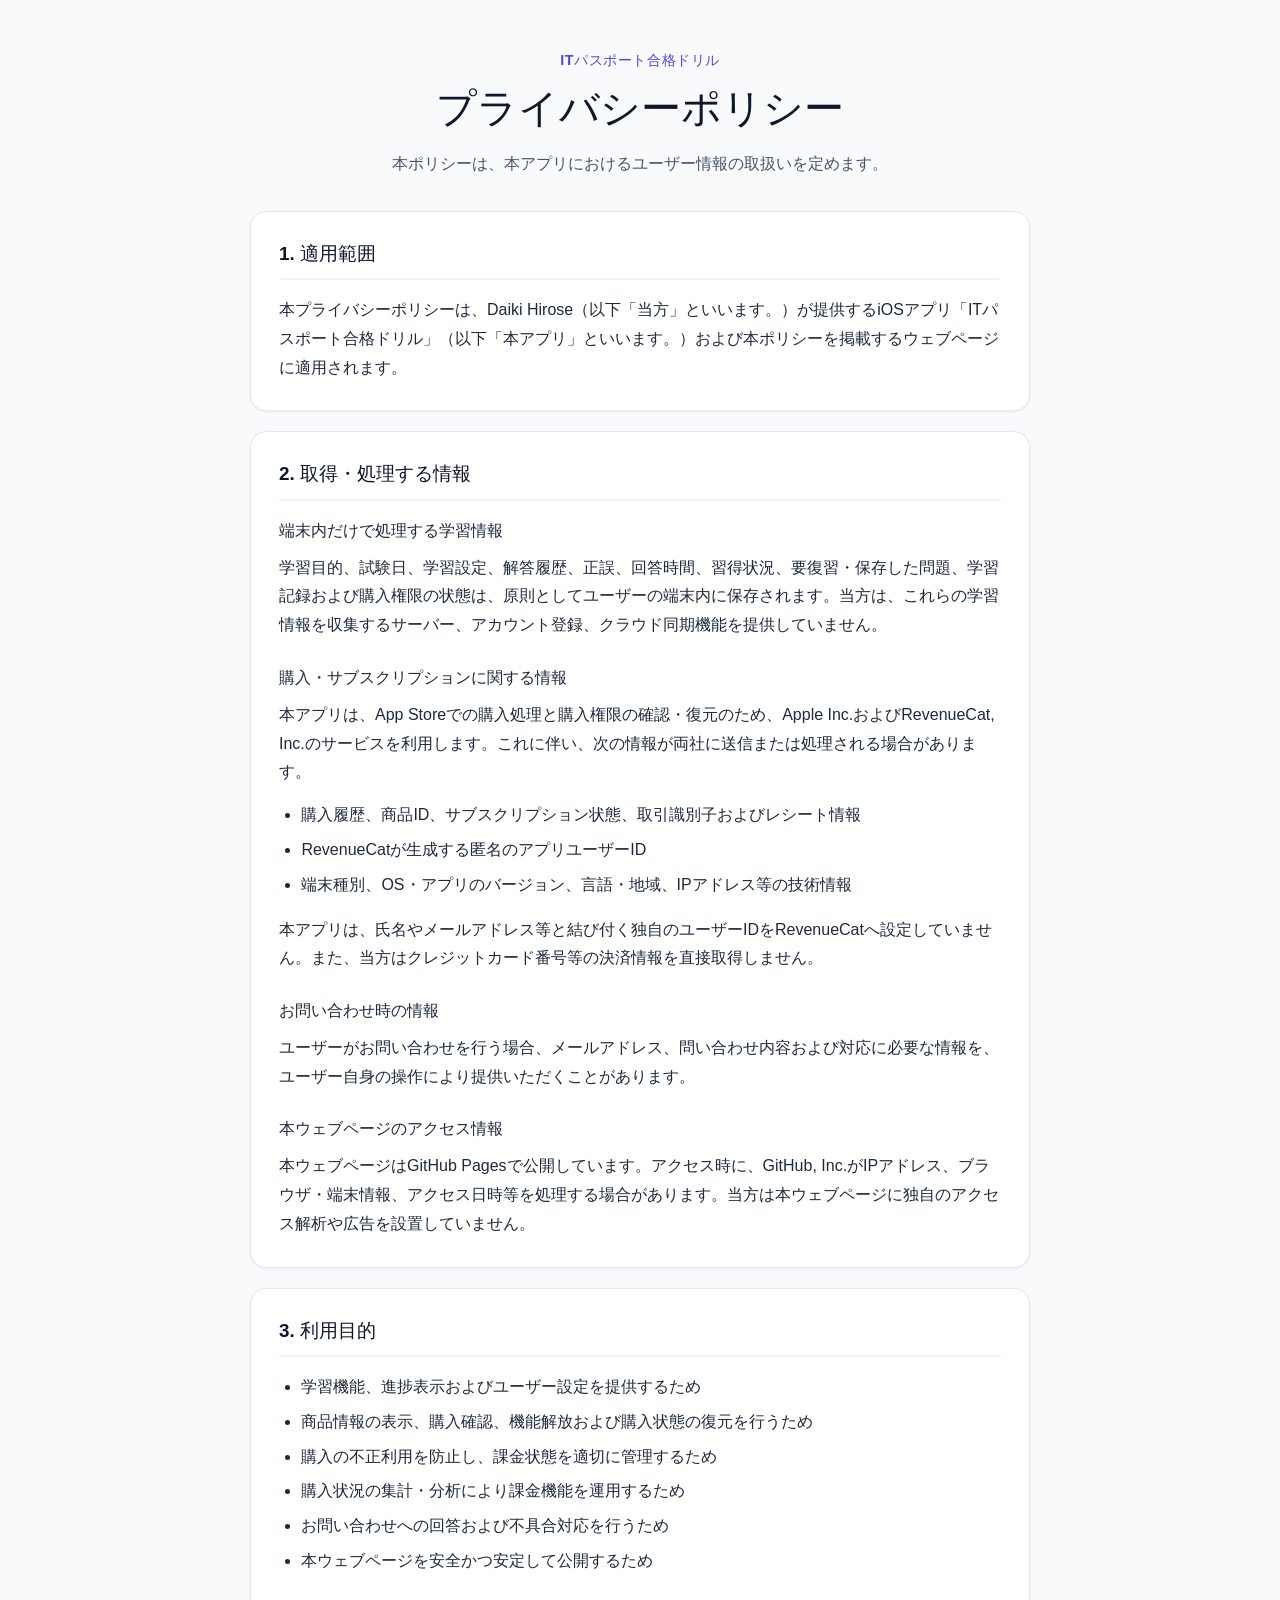
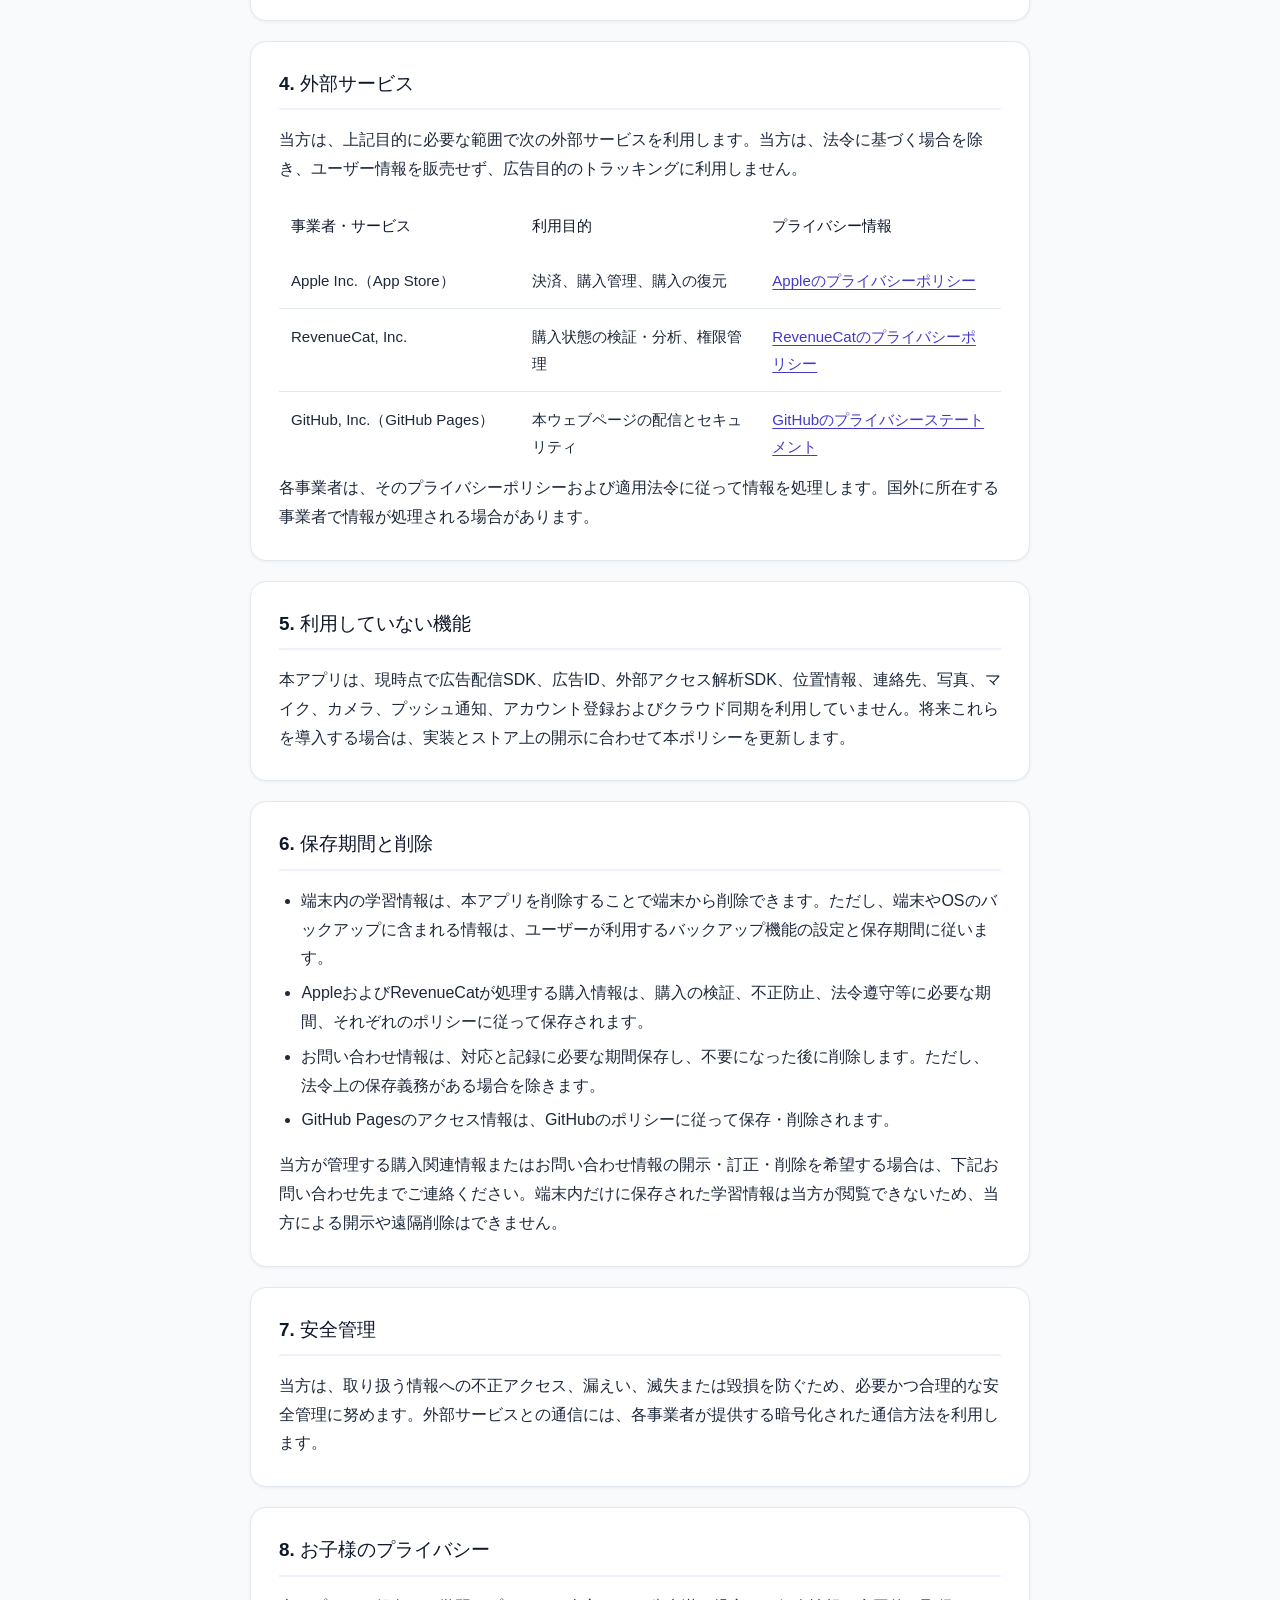
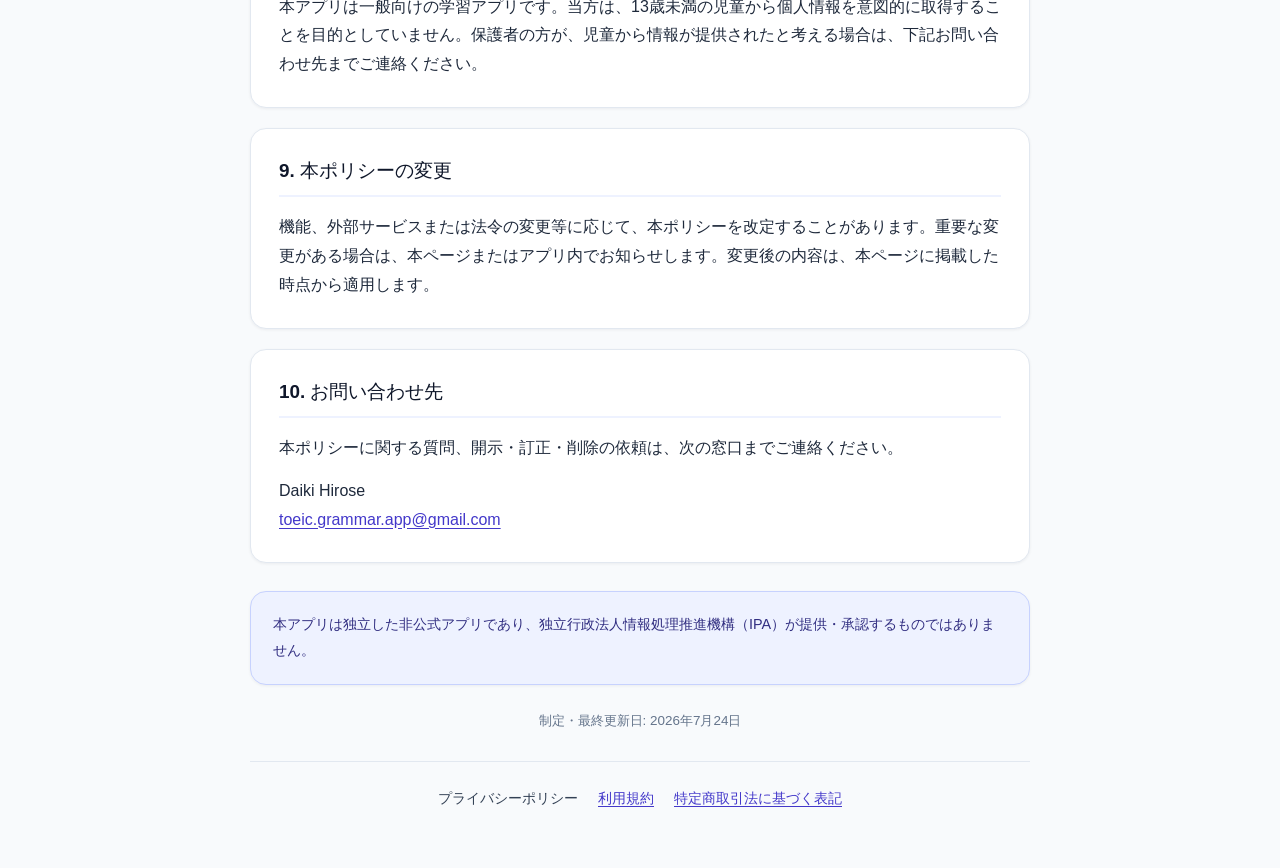
==== privacy-policy.html @ 128d1e6b "feat: ITパスポート合格ドリルの法務文書を公開" ====
<!doctype html>
<html lang="ja">
  <head>
    <meta charset="utf-8" />
    <meta http-equiv="refresh" content="0; url=privacy.html" />
    <meta name="viewport" content="width=device-width, initial-scale=1" />
    <link rel="canonical" href="https://speeed131.github.io/it-passport-drill-pages/" />
    <title>プライバシーポリシーへ移動します</title>
  </head>
  <body>
    <p>
      <a href="privacy.html">ITパスポート合格ドリルのプライバシーポリシー</a>
      へ移動します。
    </p>
  </body>
</html>
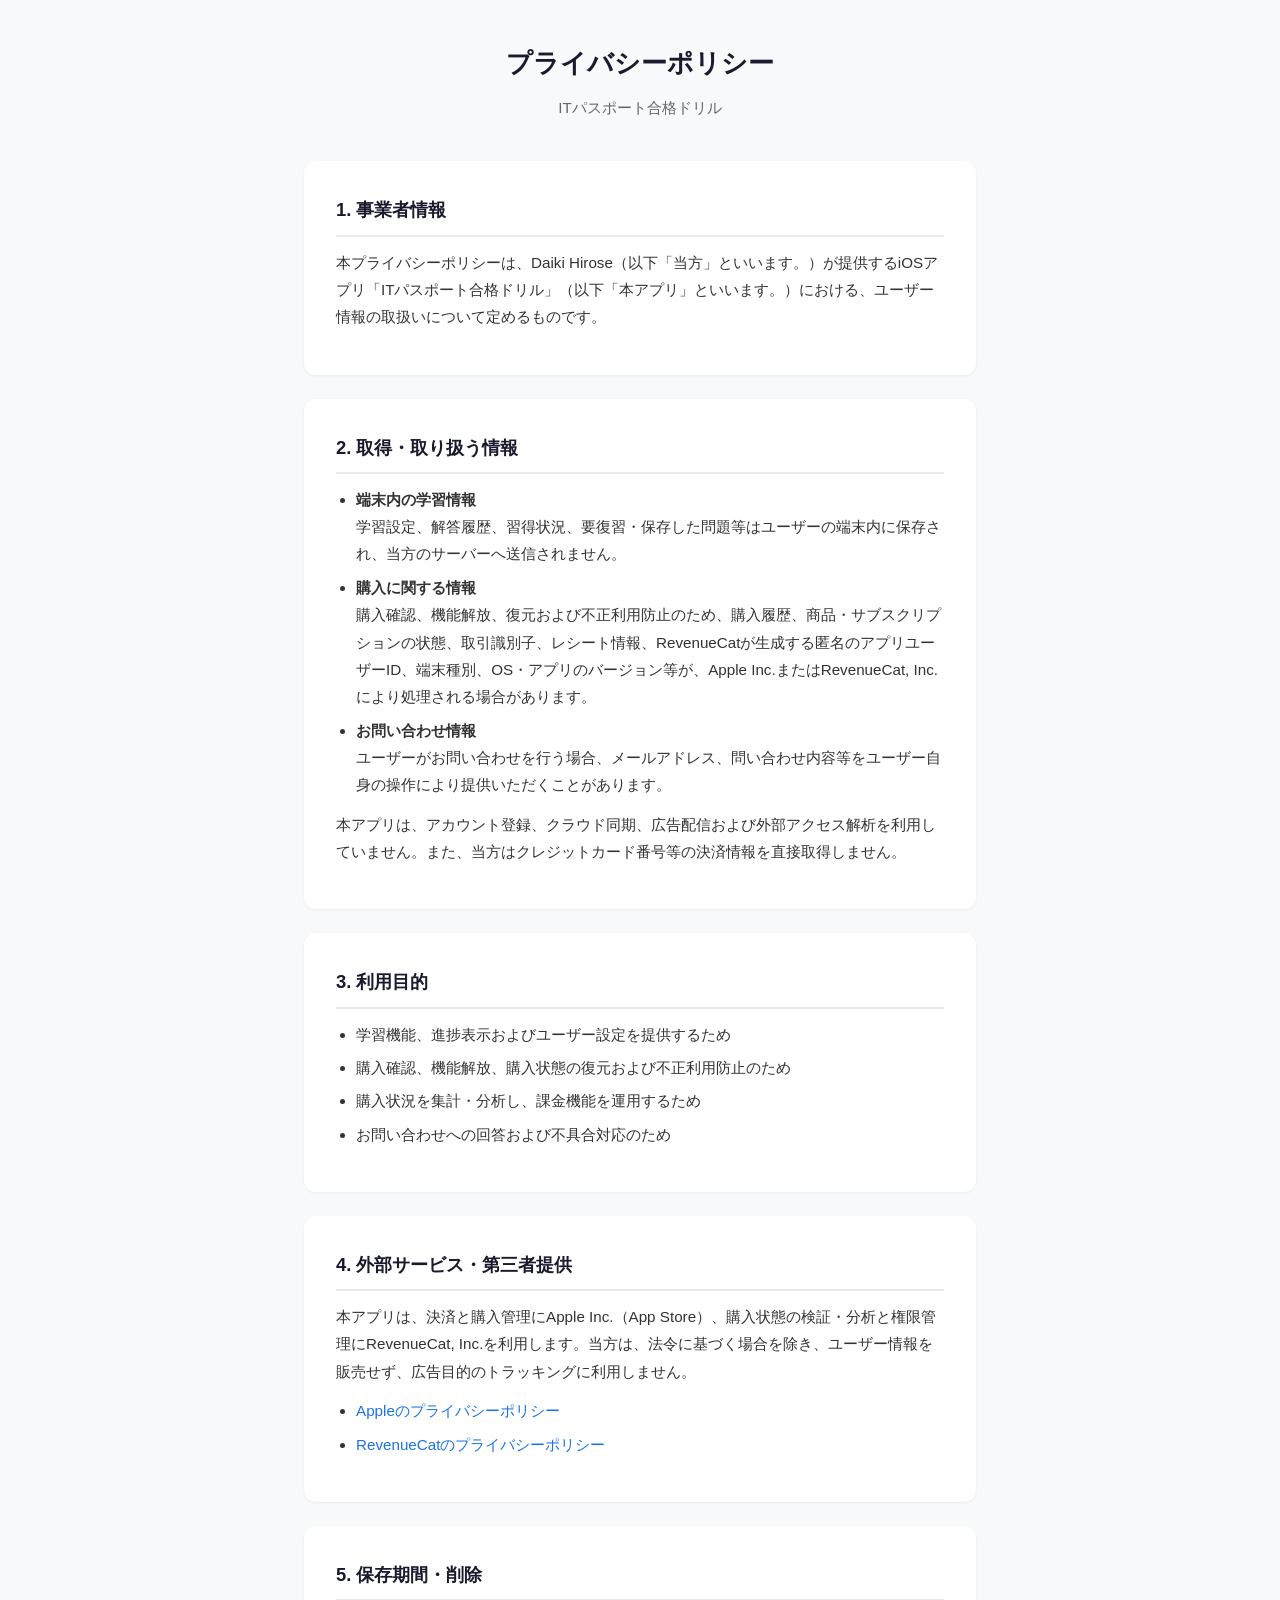
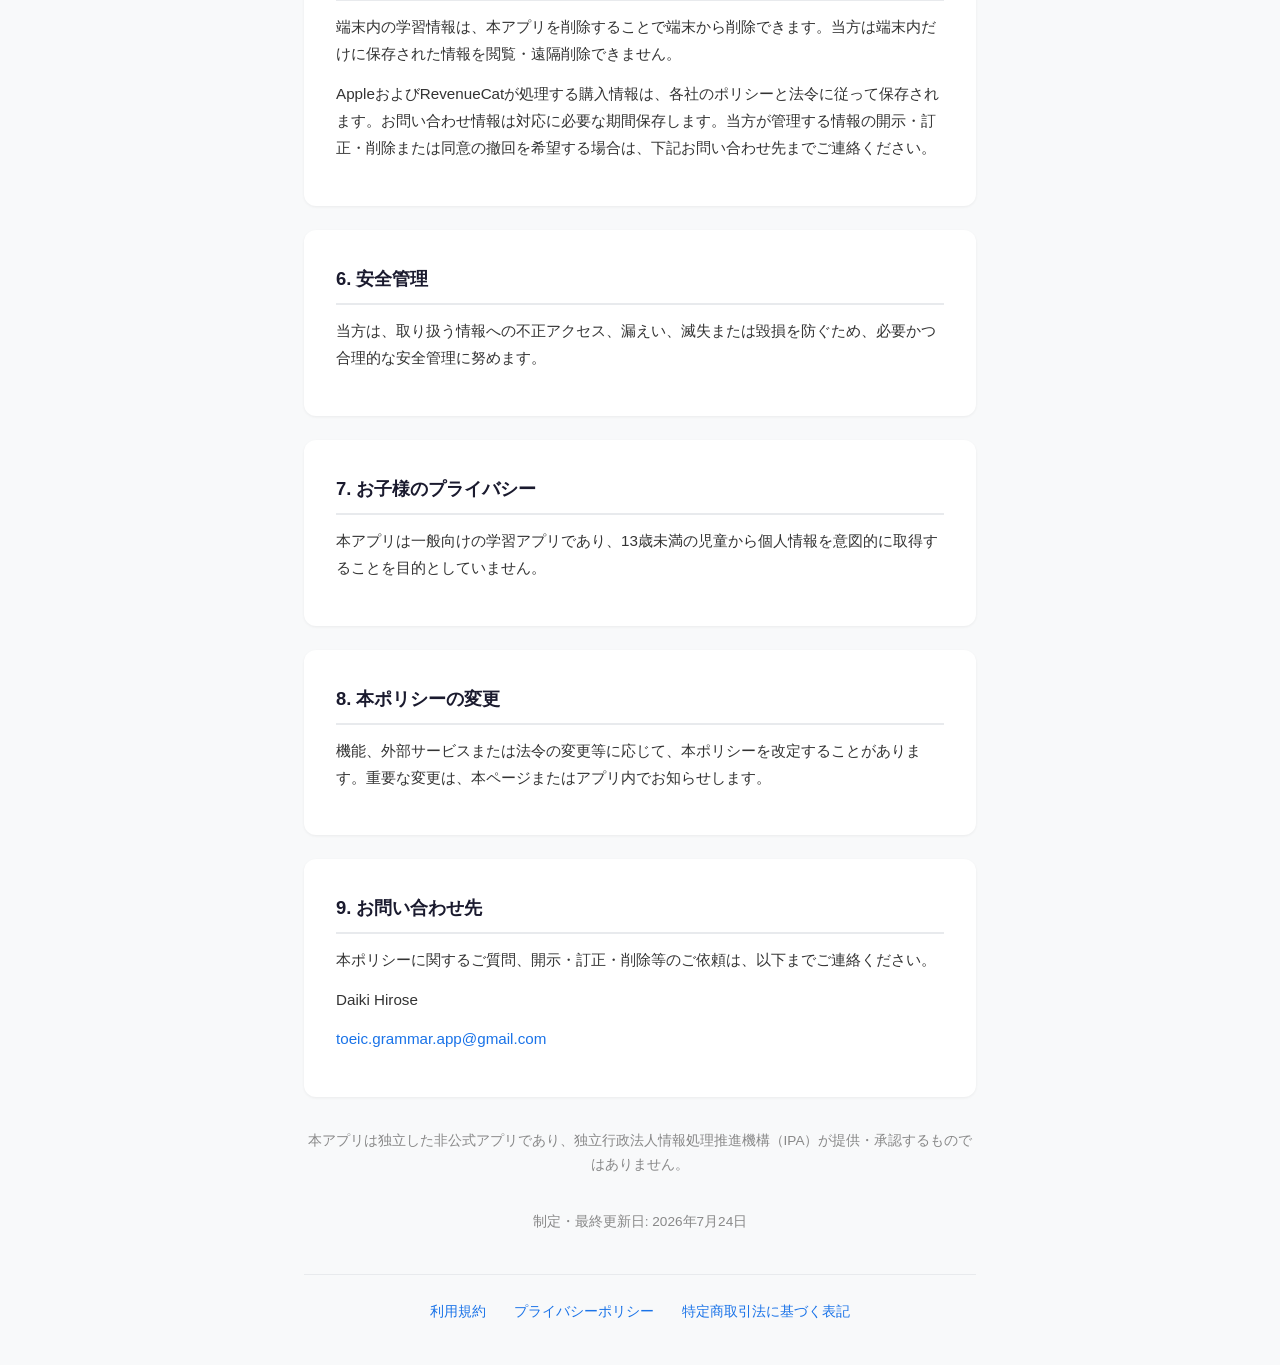
==== commit 19f7af0b: "fix: 法務ページを既存テンプレへ統一" ====
--- a/privacy-policy.html
+++ b/privacy-policy.html
@@ -1,16 +1,12 @@
-<!doctype html>
+<!DOCTYPE html>
 <html lang="ja">
-  <head>
-    <meta charset="utf-8" />
-    <meta http-equiv="refresh" content="0; url=privacy.html" />
-    <meta name="viewport" content="width=device-width, initial-scale=1" />
+<head>
+    <meta charset="UTF-8" />
+    <meta http-equiv="refresh" content="0; url=index.html" />
     <link rel="canonical" href="https://speeed131.github.io/it-passport-drill-pages/" />
-    <title>プライバシーポリシーへ移動します</title>
-  </head>
-  <body>
-    <p>
-      <a href="privacy.html">ITパスポート合格ドリルのプライバシーポリシー</a>
-      へ移動します。
-    </p>
-  </body>
+    <title>プライバシーポリシー - ITパスポート合格ドリル</title>
+</head>
+<body>
+    <p><a href="index.html">プライバシーポリシーへ移動します。</a></p>
+</body>
 </html>
